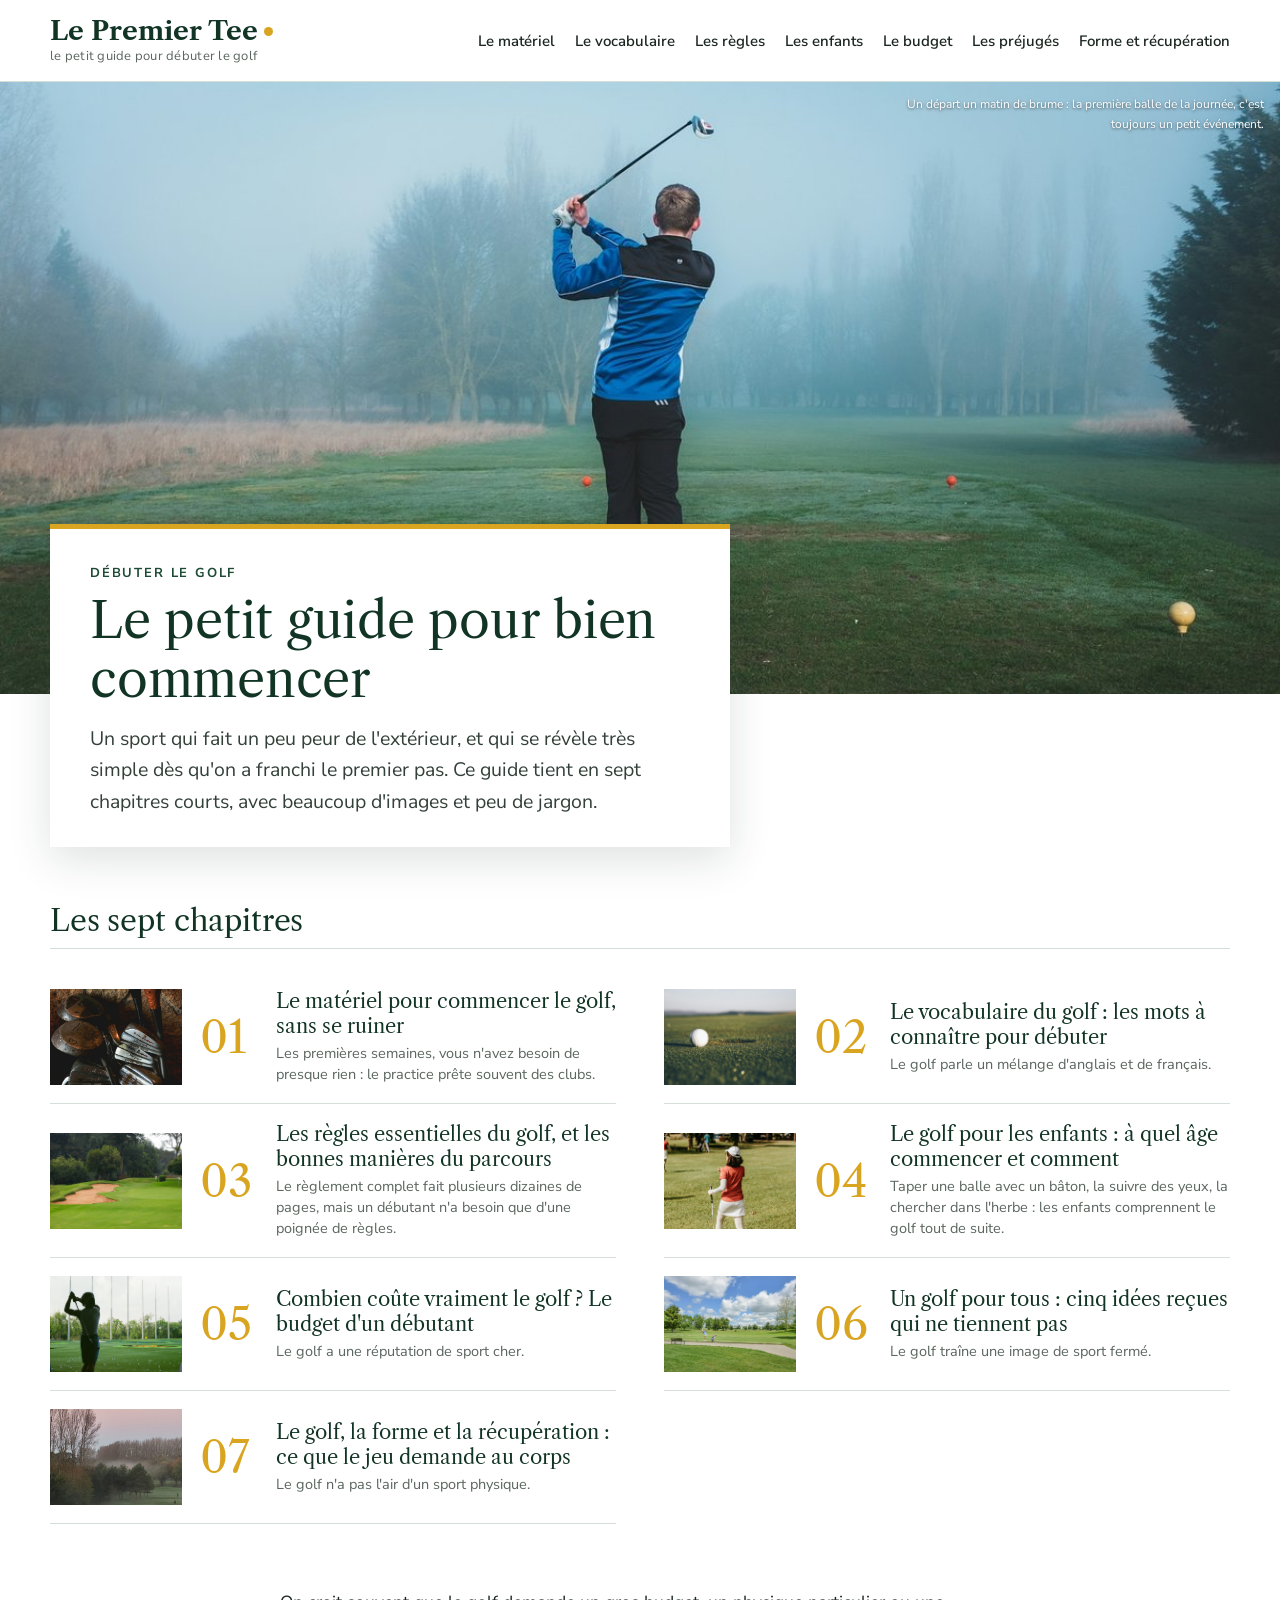
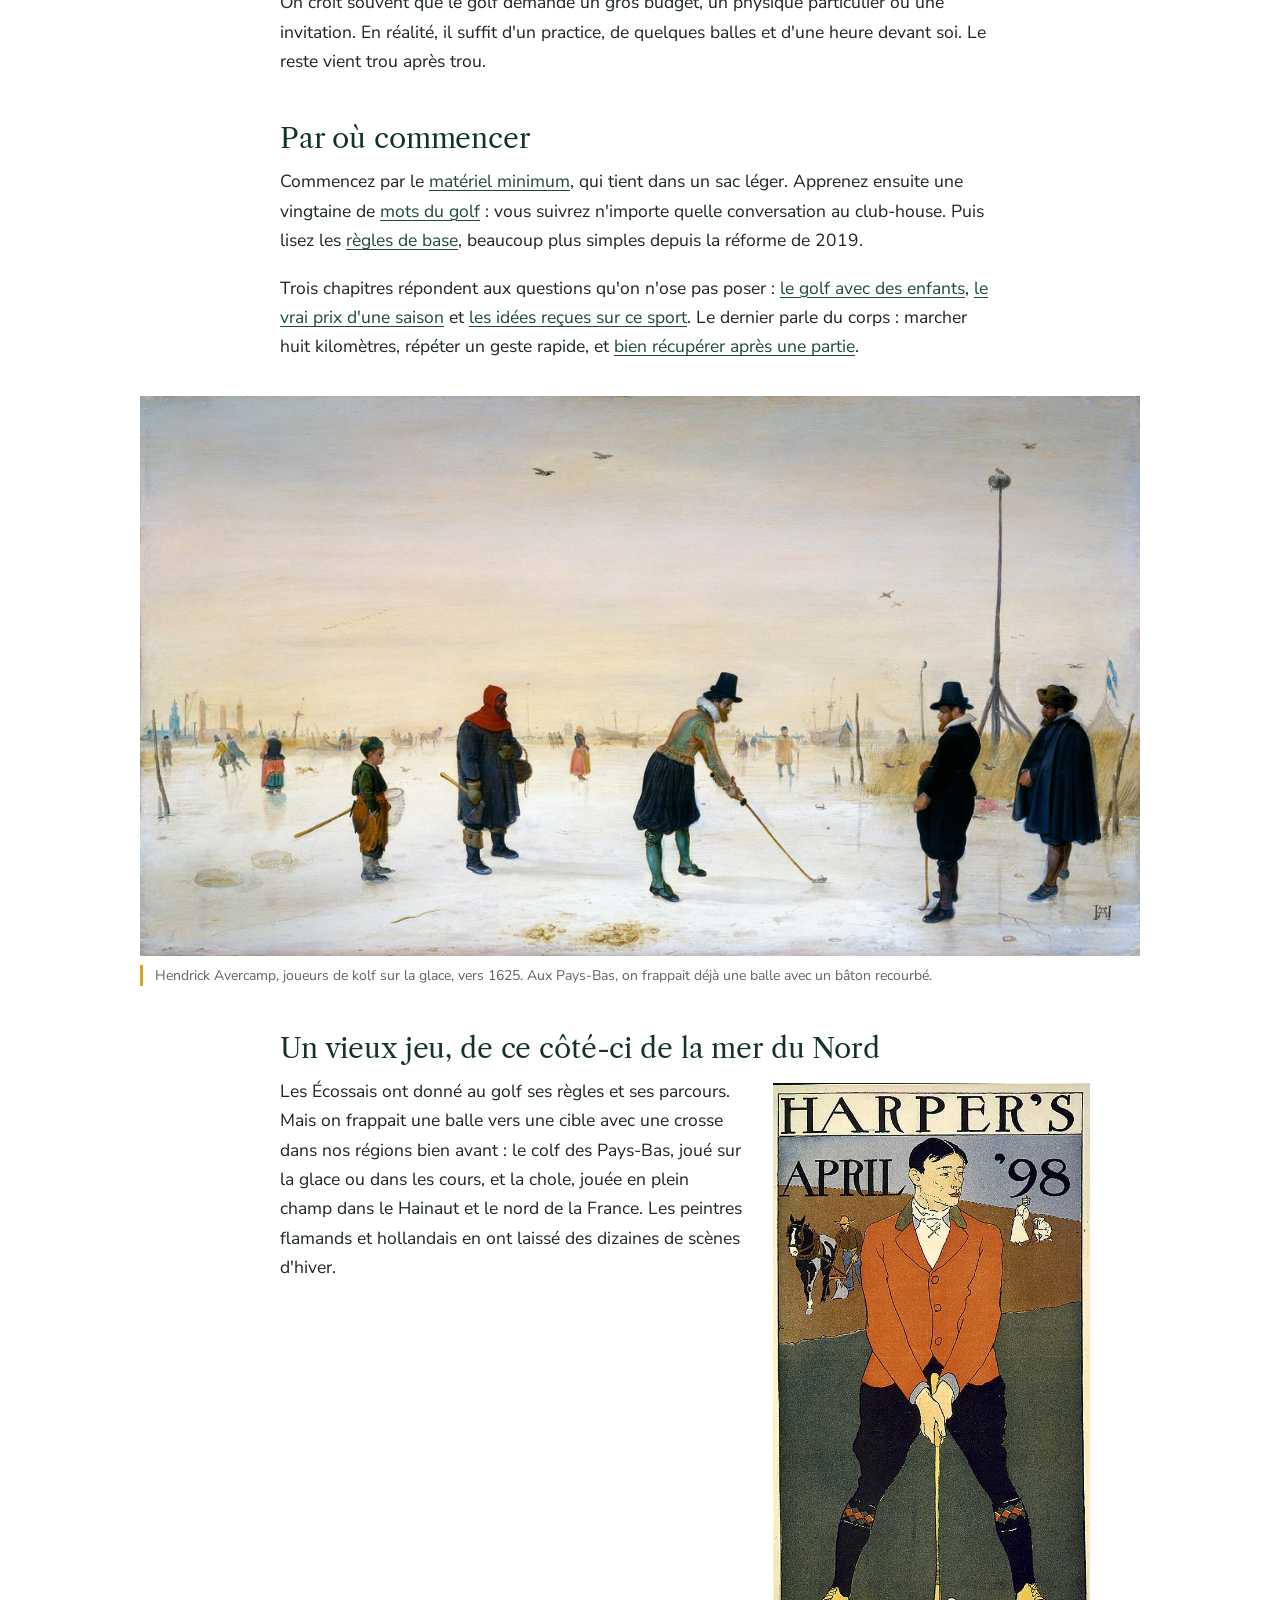
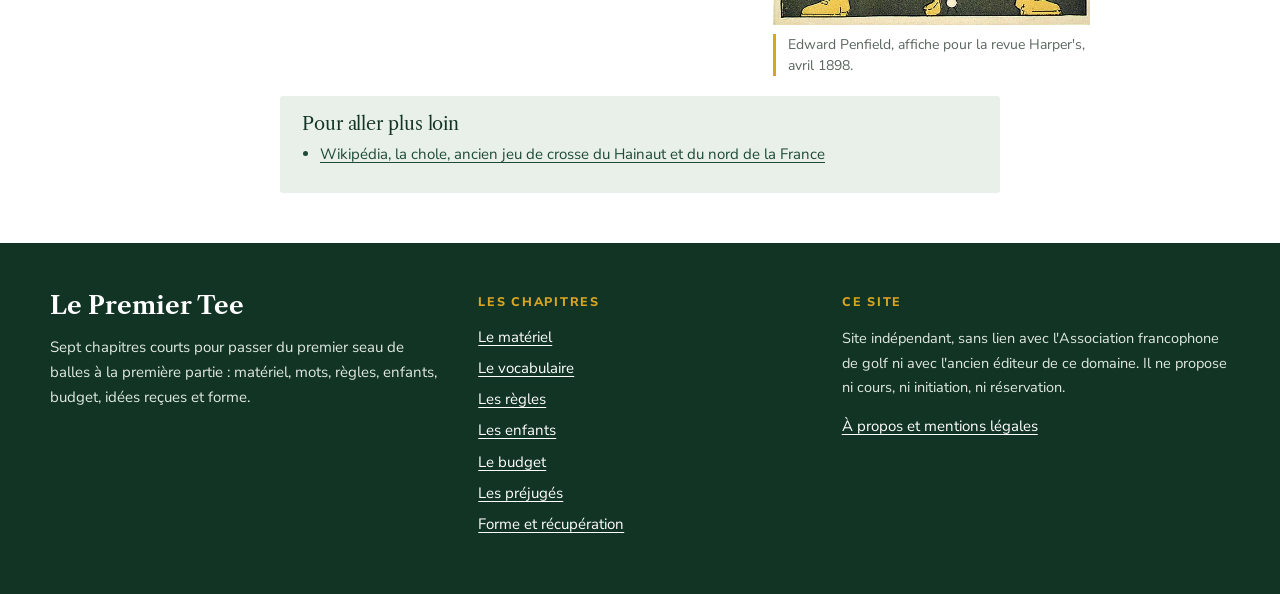
==== index.html @ 9c30ef26 "Publication 2026-10-16 12:28" ====
<!doctype html>
<html lang="fr">
<head>
<meta charset="utf-8">
<meta name="viewport" content="width=device-width, initial-scale=1">
<title>Le Premier Tee : le petit guide pour débuter le golf</title>
<meta name="description" content="Un petit guide illustré pour débuter le golf : matériel, vocabulaire, règles, enfants, budget réel, préjugés, forme et récupération. Simple et sans jargon.">
<link rel="canonical" href="https://www.commencerlegolf.be/">
<meta property="og:title" content="Débuter le golf : le petit guide pour bien commencer">
<meta property="og:description" content="Un petit guide illustré pour débuter le golf : matériel, vocabulaire, règles, enfants, budget réel, préjugés, forme et récupération. Simple et sans jargon.">
<meta property="og:type" content="website">
<link rel="icon" href="/favicon.svg" type="image/svg+xml">
<link rel="stylesheet" href="/assets/premier-tee.css">
</head>
<body class="accueil">
<header class="tete">
<div class="w tete-in"><a class="marque" href="/"><span class="marque-nom">Le Premier Tee</span><span class="marque-sous">le petit guide pour débuter le golf</span></a>
<details class="menu"><summary>Sommaire</summary><ul><li><a href="/le-materiel-pour-commencer/">Le matériel</a></li><li><a href="/le-vocabulaire-du-golf/">Le vocabulaire</a></li><li><a href="/les-regles-essentielles/">Les règles</a></li><li><a href="/le-golf-pour-les-enfants/">Les enfants</a></li><li><a href="/combien-coute-le-golf/">Le budget</a></li><li><a href="/un-golf-pour-tous/">Les préjugés</a></li><li><a href="/le-golf-la-forme-et-la-recuperation/">Forme et récupération</a></li></ul></details>
<nav class="nav-large" aria-label="Chapitres"><ul><li><a href="/le-materiel-pour-commencer/">Le matériel</a></li><li><a href="/le-vocabulaire-du-golf/">Le vocabulaire</a></li><li><a href="/les-regles-essentielles/">Les règles</a></li><li><a href="/le-golf-pour-les-enfants/">Les enfants</a></li><li><a href="/combien-coute-le-golf/">Le budget</a></li><li><a href="/un-golf-pour-tous/">Les préjugés</a></li><li><a href="/le-golf-la-forme-et-la-recuperation/">Forme et récupération</a></li></ul></nav></div>
</header>
<main>
<section class="une"><figure class="une-fig"><img src="/img/ph-brume-depart.jpg" width="1200" height="800" alt="Golfeur au départ d&#x27;un trou, un matin de brume" fetchpriority="high" decoding="async"><figcaption>Un départ un matin de brume : la première balle de la journée, c&#x27;est toujours un petit événement.</figcaption></figure>
<div class="une-panneau w"><div class="une-carte"><p class="surtitre">Débuter le golf</p><h1>Le petit guide pour bien commencer</h1><p class="chapo">Un sport qui fait un peu peur de l&#x27;extérieur, et qui se révèle très simple dès qu&#x27;on a franchi le premier pas. Ce guide tient en sept chapitres courts, avec beaucoup d&#x27;images et peu de jargon.</p></div></div></section>
<section class="w sommaire" aria-labelledby="t-chap"><h2 id="t-chap">Les sept chapitres</h2><ol class="chaps"><li class="chap"><a href="/le-materiel-pour-commencer/"><img src="/img/ph-clubs-mur.jpg" width="800" height="1200" alt="Illustration du chapitre : le matériel" loading="lazy" decoding="async">
<span class="chap-num">01</span><span class="chap-txt"><span class="chap-titre">Le matériel pour commencer le golf, sans se ruiner</span><span class="chap-desc">Les premières semaines, vous n&#x27;avez besoin de presque rien : le practice prête souvent des clubs.</span></span></a></li><li class="chap"><a href="/le-vocabulaire-du-golf/"><img src="/img/ph-balle-trou.jpg" width="1200" height="786" alt="Illustration du chapitre : le vocabulaire" loading="lazy" decoding="async">
<span class="chap-num">02</span><span class="chap-txt"><span class="chap-titre">Le vocabulaire du golf : les mots à connaître pour débuter</span><span class="chap-desc">Le golf parle un mélange d&#x27;anglais et de français.</span></span></a></li><li class="chap"><a href="/les-regles-essentielles/"><img src="/img/ph-bunker-green.jpg" width="1200" height="800" alt="Illustration du chapitre : les règles" loading="lazy" decoding="async">
<span class="chap-num">03</span><span class="chap-txt"><span class="chap-titre">Les règles essentielles du golf, et les bonnes manières du parcours</span><span class="chap-desc">Le règlement complet fait plusieurs dizaines de pages, mais un débutant n&#x27;a besoin que d&#x27;une poignée de règles.</span></span></a></li><li class="chap"><a href="/le-golf-pour-les-enfants/"><img src="/img/ph-fillette-club.jpg" width="1200" height="800" alt="Illustration du chapitre : les enfants" loading="lazy" decoding="async">
<span class="chap-num">04</span><span class="chap-txt"><span class="chap-titre">Le golf pour les enfants : à quel âge commencer et comment</span><span class="chap-desc">Taper une balle avec un bâton, la suivre des yeux, la chercher dans l&#x27;herbe : les enfants comprennent le golf tout de suite.</span></span></a></li><li class="chap"><a href="/combien-coute-le-golf/"><img src="/img/ph-practice-silhouette.jpg" width="1200" height="795" alt="Illustration du chapitre : le budget" loading="lazy" decoding="async">
<span class="chap-num">05</span><span class="chap-txt"><span class="chap-titre">Combien coûte vraiment le golf ? Le budget d&#x27;un débutant</span><span class="chap-desc">Le golf a une réputation de sport cher.</span></span></a></li><li class="chap"><a href="/un-golf-pour-tous/"><img src="/img/ph-parcours-parc.jpg" width="1200" height="852" alt="Illustration du chapitre : les préjugés" loading="lazy" decoding="async">
<span class="chap-num">06</span><span class="chap-txt"><span class="chap-titre">Un golf pour tous : cinq idées reçues qui ne tiennent pas</span><span class="chap-desc">Le golf traîne une image de sport fermé.</span></span></a></li><li class="chap"><a href="/le-golf-la-forme-et-la-recuperation/"><img src="/img/ph-parcours-brume.jpg" width="900" height="1200" alt="Illustration du chapitre : forme et récupération" loading="lazy" decoding="async">
<span class="chap-num">07</span><span class="chap-txt"><span class="chap-titre">Le golf, la forme et la récupération : ce que le jeu demande au corps</span><span class="chap-desc">Le golf n&#x27;a pas l&#x27;air d&#x27;un sport physique.</span></span></a></li></ol></section>
<section class="w etroit texte"><p>On croit souvent que le golf demande un gros budget, un physique particulier ou une invitation. En réalité, il suffit d&#x27;un practice, de quelques balles et d&#x27;une heure devant soi. Le reste vient trou après trou.</p>
<h2>Par où commencer</h2>
<p>Commencez par le <a href="/le-materiel-pour-commencer/">matériel minimum</a>, qui tient dans un sac léger. Apprenez ensuite une vingtaine de <a href="/le-vocabulaire-du-golf/">mots du golf</a> : vous suivrez n&#x27;importe quelle conversation au club-house. Puis lisez les <a href="/les-regles-essentielles/">règles de base</a>, beaucoup plus simples depuis la réforme de 2019.</p>
<p>Trois chapitres répondent aux questions qu&#x27;on n&#x27;ose pas poser : <a href="/le-golf-pour-les-enfants/">le golf avec des enfants</a>, <a href="/combien-coute-le-golf/">le vrai prix d&#x27;une saison</a> et <a href="/un-golf-pour-tous/">les idées reçues sur ce sport</a>. Le dernier parle du corps : marcher huit kilomètres, répéter un geste rapide, et <a href="/le-golf-la-forme-et-la-recuperation/">bien récupérer après une partie</a>.</p>
<figure class="fig large"><img src="/img/an-kolf-avercamp.jpg" width="1200" height="672" alt="Peinture de joueurs de kolf sur un canal gelé, vers 1625" loading="lazy" decoding="async"><figcaption>Hendrick Avercamp, joueurs de kolf sur la glace, vers 1625. Aux Pays-Bas, on frappait déjà une balle avec un bâton recourbé.</figcaption></figure>
<h2>Un vieux jeu, de ce côté-ci de la mer du Nord</h2>
<figure class="fig portrait"><img src="/img/an-harpers-1898.jpg" width="547" height="937" alt="Affiche de 1898 montrant un jeune golfeur en veste orange, club en main" loading="lazy" decoding="async"><figcaption>Edward Penfield, affiche pour la revue Harper&#x27;s, avril 1898.</figcaption></figure>
<p>Les Écossais ont donné au golf ses règles et ses parcours. Mais on frappait une balle vers une cible avec une crosse dans nos régions bien avant : le colf des Pays-Bas, joué sur la glace ou dans les cours, et la chole, jouée en plein champ dans le Hainaut et le nord de la France. Les peintres flamands et hollandais en ont laissé des dizaines de scènes d&#x27;hiver.</p><aside class="sources"><h2>Pour aller plus loin</h2><ul><li><a href="https://fr.wikipedia.org/wiki/Chole" rel="nofollow noopener">Wikipédia, la chole, ancien jeu de crosse du Hainaut et du nord de la France</a></li></ul></aside></section>
</main>
<footer class="pied"><div class="w pied-in">
<div><p class="pied-nom">Le Premier Tee</p><p>Sept chapitres courts pour passer du premier seau de balles à la première partie : matériel, mots, règles, enfants, budget, idées reçues et forme.</p></div>
<div><p class="pied-titre">Les chapitres</p><ul><li><a href="/le-materiel-pour-commencer/">Le matériel</a></li><li><a href="/le-vocabulaire-du-golf/">Le vocabulaire</a></li><li><a href="/les-regles-essentielles/">Les règles</a></li><li><a href="/le-golf-pour-les-enfants/">Les enfants</a></li><li><a href="/combien-coute-le-golf/">Le budget</a></li><li><a href="/un-golf-pour-tous/">Les préjugés</a></li><li><a href="/le-golf-la-forme-et-la-recuperation/">Forme et récupération</a></li></ul></div>
<div><p class="pied-titre">Ce site</p><p class="independance">Site indépendant, sans lien avec l&#x27;Association francophone de golf ni avec l&#x27;ancien éditeur de ce domaine. Il ne propose ni cours, ni initiation, ni réservation.</p><p><a href="/a-propos/">À propos et mentions légales</a></p></div>
</div></footer>
</body>
</html>
---- assets/premier-tee.css ----
/* « Le Premier Tee » — guide classique. Blanc, vert sapin, jaune drapeau. Libre Caslon Text + Nunito Sans. */
@font-face{font-family:"Caslon";src:url(polices/caslon-normal-400.woff2) format("woff2");font-weight:400;font-style:normal;font-display:swap}
@font-face{font-family:"Caslon";src:url(polices/caslon-normal-700.woff2) format("woff2");font-weight:700;font-style:normal;font-display:swap}
@font-face{font-family:"Caslon";src:url(polices/caslon-italic-400.woff2) format("woff2");font-weight:400;font-style:italic;font-display:swap}
@font-face{font-family:"Nunito Sans";src:url(polices/nunito-normal-300-800.woff2) format("woff2");font-weight:300 800;font-style:normal;font-display:swap}
@font-face{font-family:"Nunito Sans";src:url(polices/nunito-italic-300-800.woff2) format("woff2");font-weight:300 800;font-style:italic;font-display:swap}
:root{--encre:#1b2620;--sapin:#1d4b36;--sapin-f:#123425;--herbe:#e9f0ea;--trait:#d5dfd7;--drapeau:#d9a521;--gris:#5b665f;--blanc:#fff}
*{box-sizing:border-box}
html{-webkit-text-size-adjust:100%}
body{margin:0;background:var(--blanc);color:var(--encre);font:400 17.5px/1.68 "Nunito Sans",system-ui,sans-serif}
img{max-width:100%;height:auto;display:block}
a{color:var(--sapin);text-decoration-thickness:1px;text-underline-offset:3px}
a:hover{color:var(--sapin-f);text-decoration-thickness:2px}
h1,h2,h3{font-family:"Caslon",serif;font-weight:400;color:var(--sapin-f);line-height:1.18;letter-spacing:-.005em}
.w{width:min(1180px,100% - 32px);margin-inline:auto}
.etroit{width:min(720px,100% - 32px)}

/* en-tête */
.tete{border-bottom:1px solid var(--trait);background:var(--blanc)}
.tete-in{display:flex;align-items:center;justify-content:space-between;gap:24px;padding:18px 0}
.marque{text-decoration:none;display:flex;flex-direction:column;line-height:1.1}
.marque-nom{font:700 26px/1 "Caslon",serif;color:var(--sapin-f)}
.marque-nom::after{content:"";display:inline-block;width:9px;height:9px;margin-left:6px;background:var(--drapeau);border-radius:50%;vertical-align:4px}
.marque-sous{font-size:13px;color:var(--gris);margin-top:5px;letter-spacing:.02em}
.nav-large ul{display:flex;flex-wrap:wrap;gap:4px 20px;list-style:none;margin:0;padding:0;justify-content:flex-end}
.nav-large a{text-decoration:none;font-size:15px;font-weight:600;color:var(--encre);padding:4px 0;border-bottom:2px solid transparent}
.nav-large a:hover,.nav-large a[aria-current]{border-color:var(--drapeau);color:var(--sapin-f)}
.menu{display:none}
.menu summary{cursor:pointer;font-weight:700;color:var(--sapin);list-style:none;padding:6px 12px;border:1px solid var(--trait);border-radius:4px}
.menu summary::-webkit-details-marker{display:none}
.menu ul{list-style:none;margin:10px 0 0;padding:0;columns:2;column-gap:18px}
.menu li{padding:4px 0}
.menu a{text-decoration:none;font-weight:600}

/* accueil */
.une{position:relative;margin-bottom:56px}
.une-fig{margin:0}
.une-fig img{width:100%;height:min(68vh,620px);object-fit:cover;object-position:50% 22%}
.une-fig figcaption{position:absolute;right:16px;top:12px;font-size:12px;color:#fff;max-width:360px;text-align:right;text-shadow:0 1px 3px rgba(0,0,0,.6)}
.une-panneau{position:relative;margin-top:-170px}
.une-carte{background:var(--blanc);max-width:680px;padding:34px 40px 30px;border-top:5px solid var(--drapeau);box-shadow:0 12px 40px rgba(18,52,37,.14)}
.surtitre{margin:0 0 6px;font-size:13px;font-weight:700;letter-spacing:.14em;text-transform:uppercase;color:var(--sapin)}
.une-carte h1{font-size:clamp(32px,4.6vw,50px);margin:0 0 14px}
.chapo{font-size:19.5px;line-height:1.6;color:#34403a;margin:0}
.sommaire{margin-bottom:64px}
.sommaire>h2{font-size:30px;margin:0 0 22px;padding-bottom:10px;border-bottom:1px solid var(--trait)}
.chaps{list-style:none;margin:0;padding:0;display:grid;grid-template-columns:1fr 1fr;gap:0 48px}
.chap a{display:grid;grid-template-columns:132px 58px 1fr;align-items:center;gap:18px;padding:18px 0;border-bottom:1px solid var(--trait);text-decoration:none;color:var(--encre)}
.chap img{width:132px;height:96px;object-fit:cover}
.chap-num{font:400 44px/1 "Caslon",serif;color:var(--drapeau)}
.chap-titre{display:block;font:400 20px/1.25 "Caslon",serif;color:var(--sapin-f);margin-bottom:4px}
.chap-desc{display:block;font-size:14.5px;line-height:1.45;color:var(--gris)}
.chap a:hover .chap-titre{text-decoration:underline;text-underline-offset:3px}
.plus{margin:-24px auto 56px}
.plus>h2{font-size:24px;margin:0 0 6px}
.plus-liste{list-style:none;margin:0;padding:0;display:grid;grid-template-columns:1fr 1fr;gap:0 48px}
.plus-liste li{padding:12px 0 12px 18px;border-bottom:1px solid var(--trait);border-left:3px solid var(--drapeau);margin-top:10px}
.plus-liste a{display:block;font:400 19px/1.3 "Caslon",serif;text-decoration:none;color:var(--sapin-f)}
.plus-liste a:hover{text-decoration:underline}
.plus-liste span{display:block;font-size:14.5px;line-height:1.45;color:var(--gris);margin-top:3px}
@media (max-width:900px){.plus-liste{grid-template-columns:1fr}}

/* articles */
.a-tete{padding:44px 0 10px}
.fil{font-size:14px;color:var(--gris);margin:0 0 18px}
.fil a{color:var(--gris)}
.a-tete h1{font-size:clamp(31px,4.2vw,46px);margin:0 0 18px}
.texte{padding-bottom:30px}
.texte h2{font-size:28px;margin:46px 0 12px}
.texte p{margin:0 0 18px}
.texte ul,.texte ol{padding-left:22px;margin:0 0 20px}
.texte li{margin-bottom:8px}
.texte li::marker{color:var(--sapin)}
.fig{margin:34px 0}
.fig figcaption{font-size:14px;line-height:1.5;color:var(--gris);margin-top:9px;padding-left:12px;border-left:3px solid var(--drapeau)}
.fig.large{margin-inline:calc((min(720px,100vw - 32px) - min(1000px,100vw - 32px))/2)}
.fig.portrait{float:right;width:44%;margin:6px -90px 20px 30px}
.lexique{overflow:hidden}
.lexique{margin:10px 0 26px;border-top:1px solid var(--trait)}
.lexique div{display:grid;grid-template-columns:170px 1fr;gap:16px;padding:11px 0;border-bottom:1px solid var(--trait)}
.lexique dt{font:700 17px/1.4 "Caslon",serif;color:var(--sapin-f)}
.lexique dd{margin:0;font-size:16.5px;line-height:1.55}
.budget{margin:12px 0 26px;clear:both}
.budget table{width:100%;border-collapse:collapse;font-size:16px}
.budget caption{text-align:left;font:400 19px "Caslon",serif;color:var(--sapin-f);margin-bottom:8px}
.budget th,.budget td{text-align:left;padding:10px 12px;border-bottom:1px solid var(--trait);vertical-align:top}
.budget thead th{background:var(--sapin);color:#fff;font-weight:700;font-size:14px;letter-spacing:.04em}
.budget tbody th{font-weight:400}
.budget td{font-weight:700;color:var(--sapin-f);white-space:nowrap}
.note-tab{font-size:13.5px;color:var(--gris);margin-top:6px}
.independance{font-size:15px;color:var(--gris)}
.sources{clear:both;margin-top:40px;padding:18px 22px;background:var(--herbe);border-radius:3px}
.sources h2{font-size:18px;margin:0 0 6px}
.sources ul{margin:0;padding-left:18px;font-size:15px}
.suite{display:grid;grid-template-columns:1fr 1fr;gap:16px;margin:10px auto 70px}
.suite a{display:flex;align-items:center;gap:14px;text-decoration:none;padding:12px;border:1px solid var(--trait);color:var(--sapin-f)}
.suite a:hover{border-color:var(--sapin)}
.suite img{width:84px;height:64px;object-fit:cover;flex:none}
.suite span{font:400 19px/1.25 "Caslon",serif}
.suite small{display:block;font:700 12px/1.6 "Nunito Sans",sans-serif;letter-spacing:.1em;text-transform:uppercase;color:var(--gris)}
.suite-d{grid-column:2;flex-direction:row-reverse;text-align:right}

/* pied */
.pied{background:var(--sapin-f);color:#dfe8e1;margin-top:20px}
.pied-in{display:grid;grid-template-columns:1.2fr 1fr 1.2fr;gap:40px;padding:48px 0 54px;font-size:15px}
.pied a{color:#fff}
.pied ul{list-style:none;margin:0;padding:0}
.pied li{padding:3px 0}
.pied-nom{font:700 24px "Caslon",serif;color:#fff;margin:0 0 10px}
.pied-titre{font-size:12.5px;font-weight:800;letter-spacing:.14em;text-transform:uppercase;color:var(--drapeau);margin:0 0 10px}
.pied .independance{color:#dfe8e1;font-size:14.5px}

@media (max-width:1100px){.fig.portrait{margin-right:0}}
@media (max-width:900px){
  .nav-large{display:none}.menu{display:block;position:relative}
  .menu[open] ul{position:absolute;right:0;top:44px;background:#fff;border:1px solid var(--trait);padding:12px 16px;width:280px;z-index:5;box-shadow:0 10px 30px rgba(0,0,0,.12)}
  .chaps{grid-template-columns:1fr}
  .pied-in{grid-template-columns:1fr;gap:26px}
}
@media (max-width:640px){
  body{font-size:17px}
  .tete-in{padding:12px 0}
  .marque-nom{font-size:22px}.marque-sous{display:none}
  .une-fig img{height:300px}
  .une-fig figcaption{display:none}
  .une-panneau{margin-top:-60px}
  .une-carte{padding:22px 20px}
  .chapo{font-size:18px}
  .chap a{grid-template-columns:86px 1fr;gap:6px 14px}
  .chap img{width:86px;height:70px;grid-row:span 2}
  .chap-num{font-size:24px}
  .fig.large{margin-inline:0}
  .fig.portrait{float:none;width:auto;margin:28px 0}
  .lexique div{grid-template-columns:1fr;gap:2px}
  .budget td{white-space:normal}
  .suite{grid-template-columns:1fr}.suite-d{grid-column:auto}
}
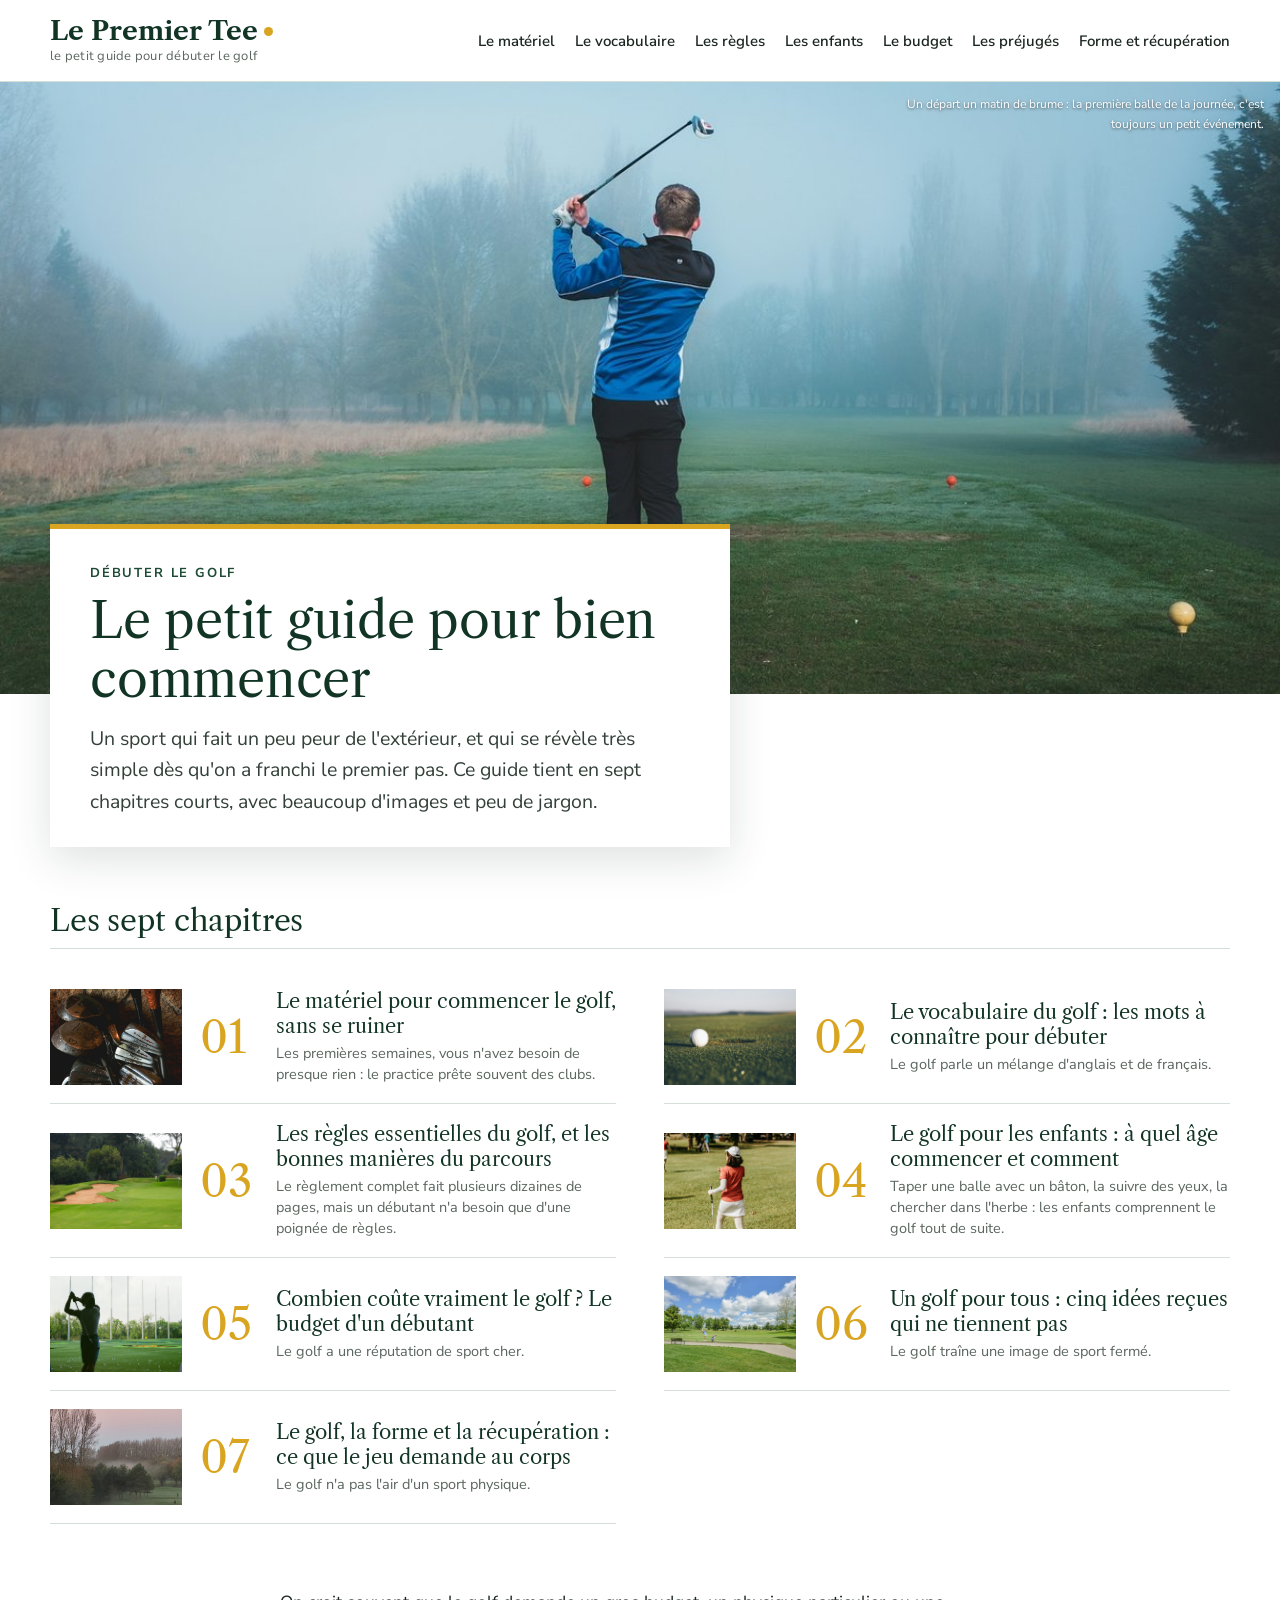
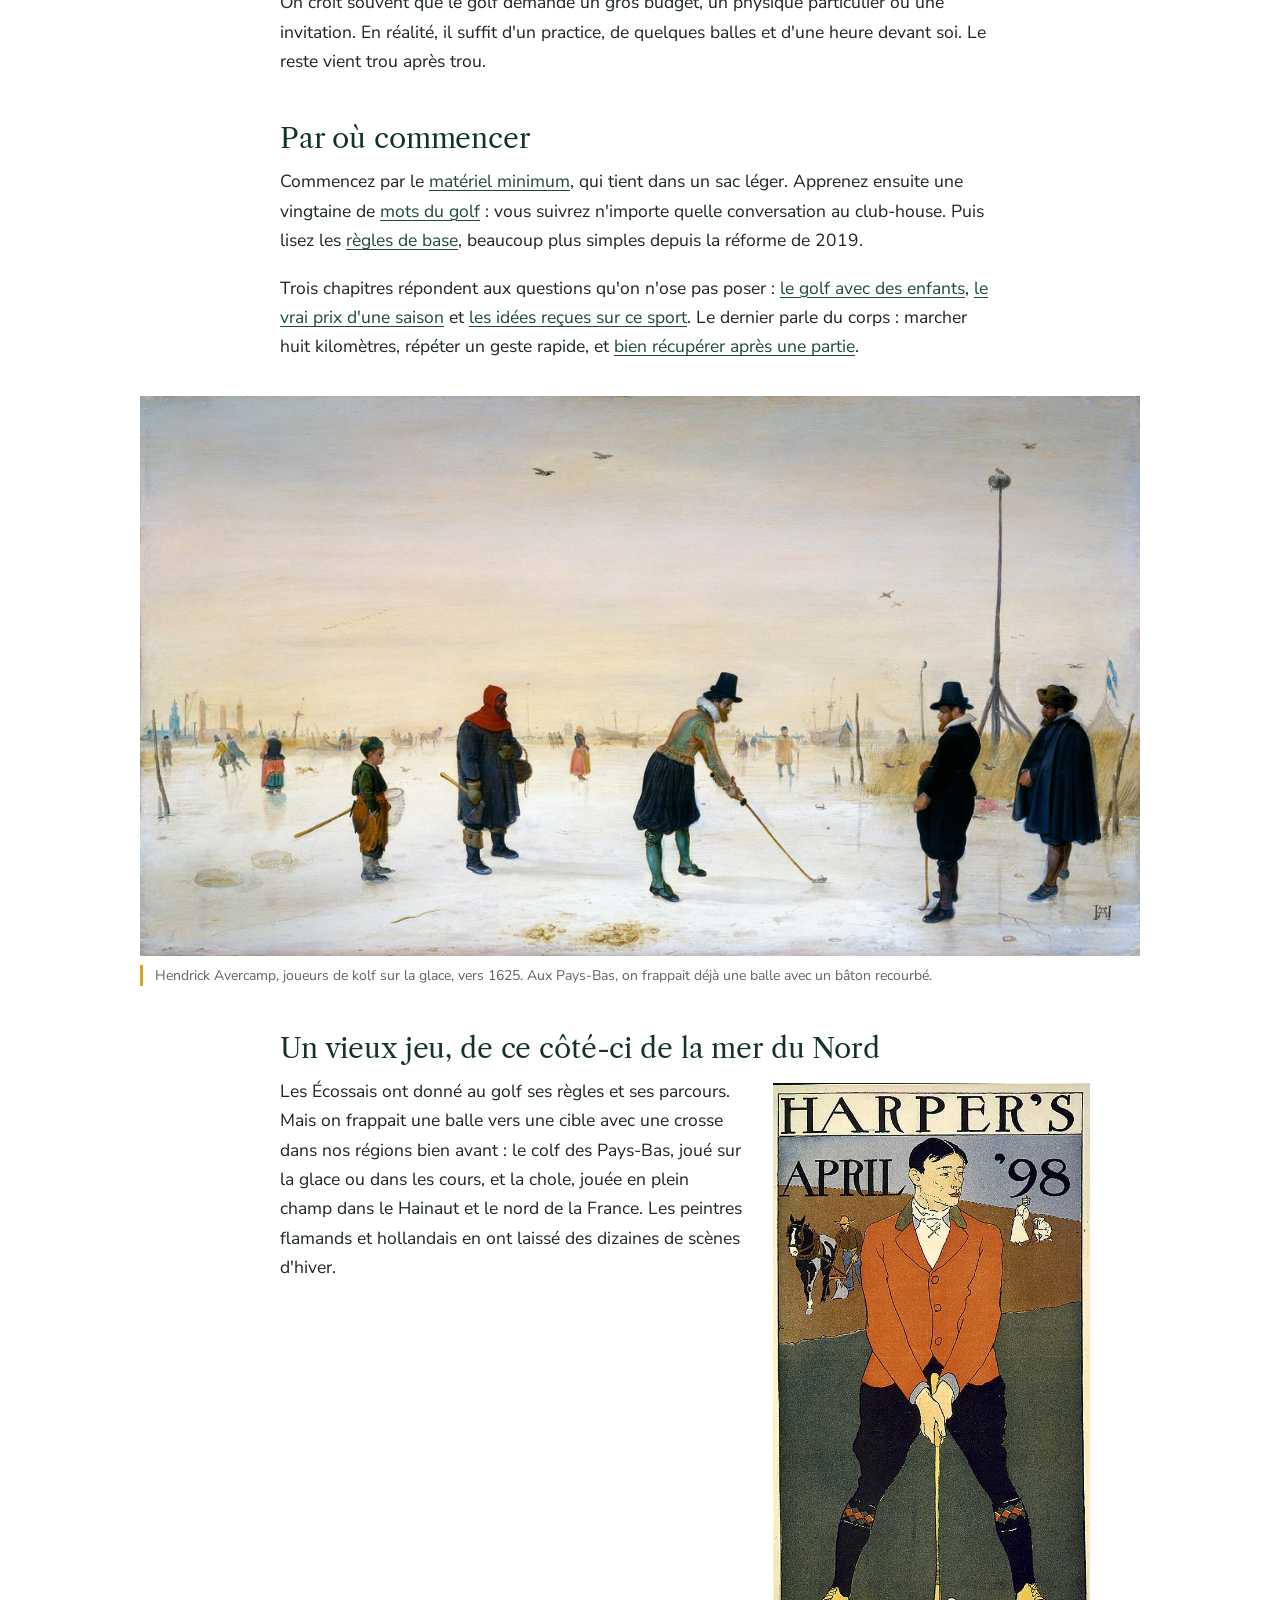
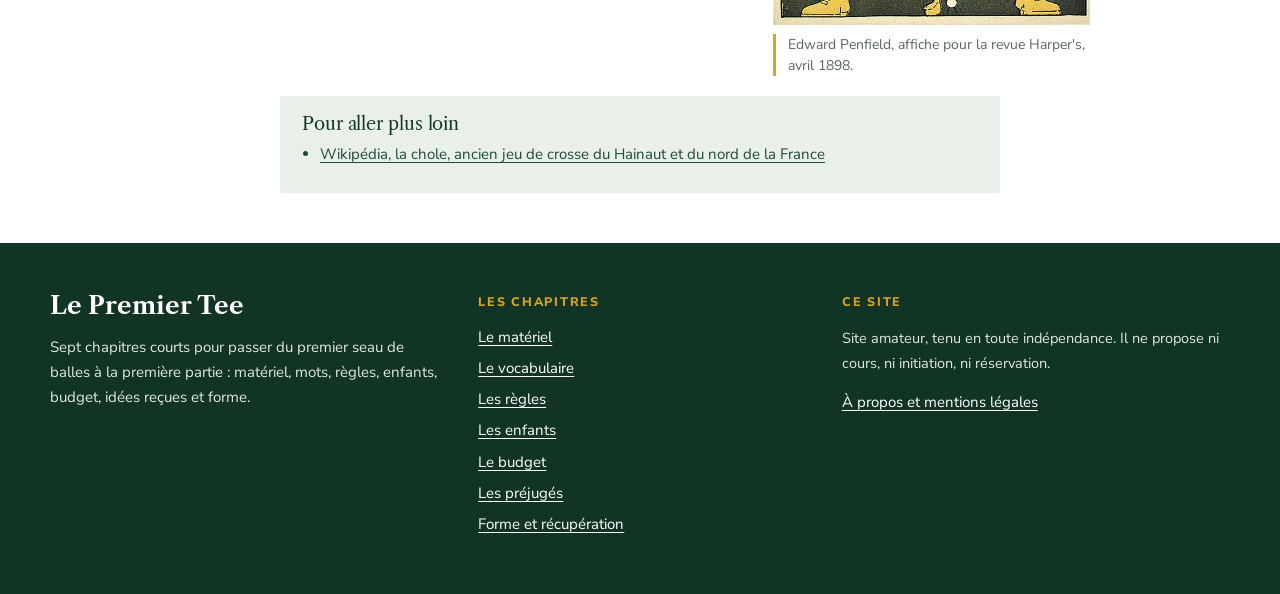
==== commit 2290be1e: "Publication 2026-10-19 13:40" ====
--- a/index.html
+++ b/index.html
@@ -41,7 +41,7 @@
 <footer class="pied"><div class="w pied-in">
 <div><p class="pied-nom">Le Premier Tee</p><p>Sept chapitres courts pour passer du premier seau de balles à la première partie : matériel, mots, règles, enfants, budget, idées reçues et forme.</p></div>
 <div><p class="pied-titre">Les chapitres</p><ul><li><a href="/le-materiel-pour-commencer/">Le matériel</a></li><li><a href="/le-vocabulaire-du-golf/">Le vocabulaire</a></li><li><a href="/les-regles-essentielles/">Les règles</a></li><li><a href="/le-golf-pour-les-enfants/">Les enfants</a></li><li><a href="/combien-coute-le-golf/">Le budget</a></li><li><a href="/un-golf-pour-tous/">Les préjugés</a></li><li><a href="/le-golf-la-forme-et-la-recuperation/">Forme et récupération</a></li></ul></div>
-<div><p class="pied-titre">Ce site</p><p class="independance">Site indépendant, sans lien avec l&#x27;Association francophone de golf ni avec l&#x27;ancien éditeur de ce domaine. Il ne propose ni cours, ni initiation, ni réservation.</p><p><a href="/a-propos/">À propos et mentions légales</a></p></div>
+<div><p class="pied-titre">Ce site</p><p class="independance">Site amateur, tenu en toute indépendance. Il ne propose ni cours, ni initiation, ni réservation.</p><p><a href="/a-propos/">À propos et mentions légales</a></p></div>
 </div></footer>
 </body>
 </html>
